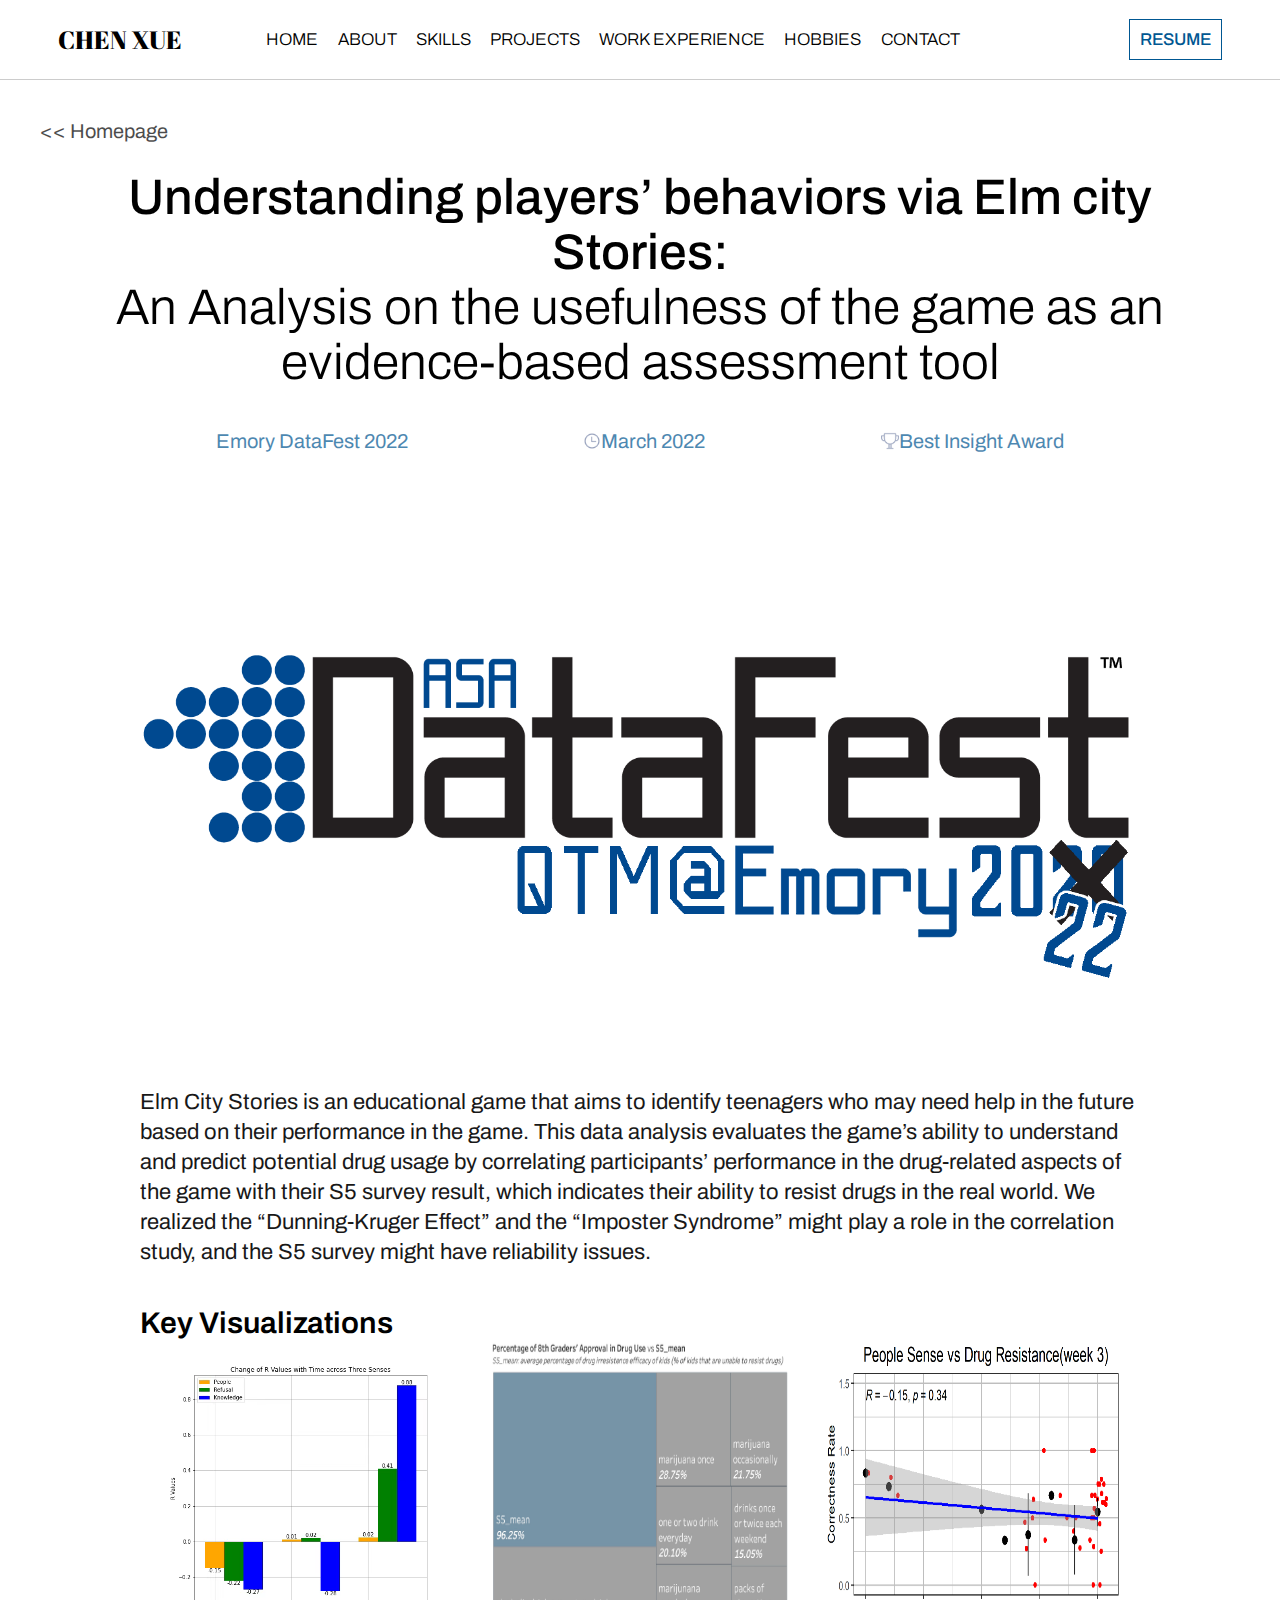
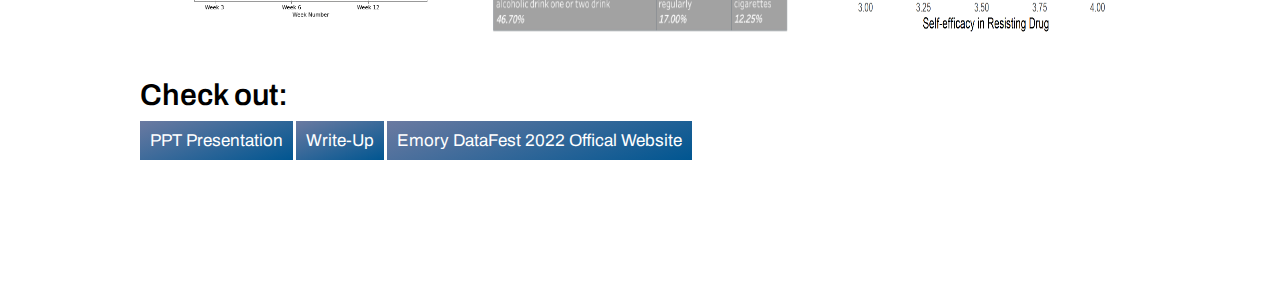
==== pages/datafest.html @ 47c6a433 "All web files" ====
<!DOCTYPE html>
<html>
<head>
	<title>C. Xue | Fall Data Challenge</title>
	<meta charset="utf-8">
	<link rel="stylesheet" media="screen and (min-width: 1000px)" href="../stylesheets/ProjectWidescreen.css">
	<link rel="stylesheet" media="screen and (max-width: 999px)" href="../stylesheets/ProjectSmallscreen.css">

	<link rel="stylesheet" media="screen and (min-width: 1000px)" href="../stylesheets/StyleWidescreen.css">
	<link rel="stylesheet" media="screen and (max-width: 999px)" href="../stylesheets/StyleSmallscreen.css">

	<link rel="preconnect" href="https://fonts.googleapis.com">
	<link rel="preconnect" href="https://fonts.gstatic.com" crossorigin>
	<link href="https://fonts.googleapis.com/css2?family=Abril+Fatface&family=Archivo:ital,wght@0,100;0,200;0,300;0,400;0,500;0,600;0,700;0,800;0,900;1,100;1,200;1,300;1,400;1,500;1,600;1,700;1,800;1,900&display=swap" rel="stylesheet">
	<link rel="icon" type="x-ico" href="../image/icon.ico" />
</head>
<body>

	<script type="text/javascript">
		function opneMenu() {
		  var x = document.getElementById("navlist_fil");
		  if (x.style.display == "flex") {
		  	x.style.display = "none";
		  }
		  else{
		  	x.style.display = "flex";
		  }

		}

		function closeMenu() {
		  var x = document.getElementById("navlist_fil");
		  if (x.style.display == "flex") {
		  	x.style.display = "none";
		  }
		}
	</script>

	 
<section class="content">
	<section class="nav">

		<section class="name_eric">
			<a href="../index.html#home"><span id="logo_sherry_name">CHEN XUE</span></a>
		</section>

		<section class="navlist" id="navlist_fil">
			<a href="javascript:void(0);" id="menu_close" onclick="closeMenu()"></a>
			<li><a href="../index.html#home" onclick="closeMenu()">HOME</a></li>
			<li><a href="../index.html#about" onclick="closeMenu()">ABOUT</a></li>
			<li><a href="../index.html#skills" onclick="closeMenu()">SKILLS</a></li>
			<li><a href="../index.html#pj" onclick="closeMenu()">PROJECTS</a></li>
			<li><a href="../index.html#we" onclick="closeMenu()">WORK EXPERIENCE</a></li>
			<li><a href="../index.html#hobbies" onclick="closeMenu()">HOBBIES</a></li>
			<li><a href="../index.html#contact" onclick="closeMenu()">CONTACT</a></li>
		</section>

		<a href="javascript:void(0);" class="menu_icon" onclick="opneMenu()"></a>

		<section class="resume">
			<a href="files/resume.pdf" target="_blank">RESUME</a>
		</section>

	</section>


	<section class="isContent">

		<section class="backMain">
			<a href="../index.html"><< Homepage</a>
		</section>

		<section class="project_title">
			Understanding players’ behaviors via Elm city Stories: <span><br/>An Analysis on the usefulness of the game as an evidence-based assessment tool</span>
		</section>

		

		<section class="project_aux">
			<p>Emory DataFest 2022</p>
			<section class="pj_date">
				<img src="../image/date.png">
				<span>March 2022</span>
			</section>

			<section class="pj_award">
				<img src="../image/award.png">
				<span>Best Insight Award</span>
			</section>
		</section>

		<section class="pj_profilePic">
			<img src="../image/datafest.png">
		</section>

		<section class="project_des">
			Elm City Stories is an educational game that aims to identify teenagers who may need help in the future based on their performance in the game. This data analysis evaluates the game’s ability to understand and predict potential drug usage by correlating participants’ performance in the drug-related aspects of the game with their S5 survey result, which indicates their ability to resist drugs in the real world. We realized the “Dunning-Kruger Effect” and the “Imposter Syndrome” might play a role in the correlation study, and the S5 survey might have reliability issues.		
		</section>

		<section class="project_vis">
			<p>Key Visualizations</p>
			<section class="project_vis_img">
				<img src="../image/datafest1.png">
			<img src="../image/datafest2.png">
			<img src="../image/datafest3.png">
			</section>
			
		</section>

		<section class="project_more">
			<p>Check out:</p>
			<section class="links">
				<a href="../files/datafest_ppt.pdf" target="_blank">PPT Presentation</a>
				<a href="../files/datafest_writeup.pdf" target="_blank">Write-Up</a>
				<a href="https://quantitative.emory.edu/news/datathons/datafest-2022.html" target="_blank">Emory DataFest 2022 Offical Website</a>
			</section>
		</section>


		
	</section>
</section>

</body>
</html>
---- stylesheets/ProjectWidescreen.css ----
.isContent{
	margin-top: 80px;
	width: 100vw;
	font-family: 'Archivo', sans-serif;
	display: flex;
	flex-direction: column;
	align-items: center;
}
.nav{
	z-index: 10001;
}
.backMain{
	text-align: left;
	font-size: 20px;
	opacity: 0.7;
	position: absolute;
	padding-top: 40px;
	padding-left: 40px;
	left: 0;
	z-index: 1000;
}

.project_title{
	font-size: 50px;
	margin-top: 50px;
	padding: 40px;
	font-weight: 500;
	text-align: center;
}
.project_title span{
	font-weight: 300;
}
.pj_profilePic{
	text-align: center;
	margin-top: 40px;
}
.pj_profilePic img{
	width: 1000px;
}
.project_aux{
	display: flex;
	opacity: 0.7;
	font-size: 20px;
	width: 80vw;
	align-items: center;
	justify-content: space-around;
	margin-top: 0px;
	color: #005691;
}
.pj_date, .pj_award{
	display: flex;
	align-items: center;
}
.pj_date img, .pj_award img{
	width: 18px;
}
.project_des{
	font-size: 22px;
	width: 1000px;
	margin-top: 30px;
	line-height: 30px;
	opacity: 0.9;
}

.project_vis{
	width: 1000px;
	margin-top: 40px;
}
.project_vis p{
	font-size: 30px;
	font-weight: 600;
}
.project_vis_img{
	display: flex;
	justify-content: space-around;
}
.project_vis_img img{
	width: 300px;
}

.project_more{
	width: 1000px;
	margin-top: 40px;
}

.project_more p{
	font-size: 30px;
	font-weight: 600;
}
.links{
	margin-top: 20px;
	padding-bottom: 150px;
}
.project_more a{
	font-size: 17px;
	padding-top: 50px;
	padding: 10px;
	width: 108px;
	background: rgba(50, 88, 143, 0.8);
	background-image: linear-gradient(160deg, #6B7AA1,  #005691);
	color: white;
}
---- stylesheets/ProjectSmallscreen.css ----
.isContent{
	margin-top: 80px;
	width: 100vw;
	font-family: 'Archivo', sans-serif;
	display: flex;
	flex-direction: column;
	align-items: center;
}
.backMain{
	text-align: left;
	font-size: 20px;
	opacity: 0.7;
	position: absolute;
	padding-top: 40px;
	padding-left: 40px;
	left: 0;
	z-index: 1000000;
}

.project_title{
	font-size: 50px;
	margin-top: 30px;
	padding: 40px;
	font-weight: 500;
	text-align: center;
}
.project_title span{
	font-weight: 300;
}
.pj_profilePic{
	text-align: center;
	margin-top: 40px;
}
.pj_profilePic img{
	width: 1000px;
}
.project_aux{
	display: flex;
	opacity: 0.7;
	font-size: 20px;
	width: 80vw;
	align-items: center;
	justify-content: space-around;
	margin-top: 0px;
	color: #005691;
}
.pj_date, .pj_award{
	display: flex;
	align-items: center;
}
.pj_date img, .pj_award img{
	width: 18px;
}
.project_des{
	font-size: 22px;
	width: 900px;
	margin-top: 30px;
	line-height: 40px;
	opacity: 0.9;
}

.project_vis{
	width: 900px;
	margin-top: 40px;
}
.project_vis p{
	font-size: 30px;
	font-weight: 600;
}
.project_vis_img{
	display: flex;
	justify-content: space-around;
}
.project_vis_img img{
	width: 300px;
}

.project_more{
	width: 900px;
	margin-top: 40px;
}

.project_more p{
	font-size: 30px;
	font-weight: 600;
}
.links{
	margin-top: 20px;
	padding-bottom: 150px;
}
.project_more a{
	font-size: 17px;
	padding-top: 50px;
	padding: 10px;
	width: 108px;
	background: rgba(50, 88, 143, 0.8);
	background-image: linear-gradient(160deg, #6B7AA1,  #005691);
	color: white;
}
---- stylesheets/StyleWidescreen.css ----
/* 

COLOR USED

#ffffff
#D9FAFF 226 250 255
#00BBF0 106 185 238
#005792 50 89 143
#00204A  18 38 75
#EBF0F6

*/

/*
font-family: 'Abril Fatface', cursive;
font-family: 'Archivo', sans-serif;
*/



/* OVERALL */

html, body,
ul, li, ol, dl, dd, dt,
p, h1, h2, h3, h4, h5, h6,
form, fieldset, legend, img,
div, header, footer, section, form, input, select{
  margin: 0;
  padding: 0;
  position: relative;
  box-sizing: border-box;
}

li{
	list-style: none;
}

body{
	background: #f7fbfc;
	background-color: white;
}

body a{
	text-decoration: none;
	color: inherit;
	z-index: 1000;
}



/* NAVIGATION */

.nav{
	position: fixed;
	top: 0;
	width: 100vw;
	height: 80px;
	display: flex;
	justify-content: space-between;
	align-items: center;
	z-index: 10000;
	background: white;
	border-bottom: 0.5px solid rgba(0,0,0,0.2);
}

#logo_sherry_name{
	width: 20vw;
	font-size: 25px;
	font-family: 'Abril Fatface', cursive;
	margin-left: 4.5vw;
}
.navlist{
	display: flex;
	font-family: 'Archivo', sans-serif;
	font-size: 17px;
	font-weight: 300;
}

.navlist li~li{
	margin-left: 1.5vw;
}
.navlist li:hover{
	font-weight: 500;
	transition-duration: 0.5s;
}
.resume{
	font-family: 'Archivo', sans-serif;
	font-size: 17px;
	border: 1px solid #005792;
	margin-right: 4.5vw;
	padding: 10px;
	color: #005792;
	font-weight: 500;
}
.resume:hover{
	background: rgba(50, 88, 143, 0.8);
	color: white;
	transition-duration: 1s;
}
---- stylesheets/StyleSmallscreen.css ----
/* 

COLOR USED

#ffffff
#D9FAFF 226 250 255
#00BBF0 106 185 238
#005792 50 89 143
#00204A  18 38 75
#EBF0F6

*/

/*
font-family: 'Abril Fatface', cursive;
font-family: 'Archivo', sans-serif;
*/



/* OVERALL */

html, body,
ul, li, ol, dl, dd, dt,
p, h1, h2, h3, h4, h5, h6,
form, fieldset, legend, img,
div, header, footer, section, form, input, select{
  margin: 0;
  padding: 0;
  position: relative;
  box-sizing: border-box;
}

li{
	list-style: none;
}

body{
	background: #f7fbfc;
	background-color: white;
}

body a{
	text-decoration: none;
	color: inherit;
	z-index: 1000;
}



/* NAVIGATION */

.nav{
	position: fixed;
	top: 0;
	width: 100vw;
	height: 80px;
	z-index: 10000;
	background: white;
	border-bottom: 0.5px solid rgba(0,0,0,0.2);
}

#logo_sherry_name{
	position: absolute;
	display: block;
	top: 22px;
	width: 30vw;
	font-size: 25px;
	font-family: 'Abril Fatface', cursive;
	margin-left: 4.5vw;
}

#navlist_fil{
	font-family: 'Archivo', sans-serif;
	font-size: 3.5vw;
	font-weight: 300;
	width: 45vw;
	position: absolute;
	height: 100vh;
	background: white;
	flex-direction: column;
	top: 0;
	padding-top: 10vh;
	padding-right: 4vw;
	text-align: right;
	display: none;

}
#menu_close{
	display: block;
	height: 50px;
	width: 50px;
	border-top: 5px solid black;
	border-radius: 2.5px;
	position: absolute;
	top: 6vh;
	right: 8vw;
	transform: rotate(45deg);
}

#menu_close::after{
	content: "";
	position: absolute;
	height: 50px;
	width: 50px;
	border-top: 5px solid black;
	border-radius: 2.5px;
	transform: rotate(90deg);
	top: -29px;
	left: -26px;
}



#navlist_fil li{
	padding-top: 3vh;
	text-align: right;
	border-bottom: 2px solid white;
}

#navlist_fil li:hover{
	border-bottom: 2px solid rgba(0,0,0,0.5);
	transition-duration: 0.2s;
}

.menu_icon{
	display: block;
	width: 50px;
	height: 8px;
	border: 5px solid rgba(0, 0, 0, 0.6);
	border-right: none;
	border-left: none;
	position: absolute;
	right: 10px;
	top: 25px;
}
.menu_icon::after{
	content: "";
	position: absolute;
	width: 50px;
	height: 8px;
	border-bottom: 5px solid rgba(0, 0, 0, 0.6);
	top: 14px;
}

.resume{
	font-family: 'Archivo', sans-serif;
	font-size: 17px;
	border: 1px solid #005792;
	padding: 8px;
	color: #005792;
	font-weight: 500;
	width: 100px;
	position: absolute;
	top: 24px;
	right: 80px;
	text-align: center;
}
.resume:hover{
	background: rgba(50, 88, 143, 0.8);
	color: white;
	transition-duration: 1s;
}
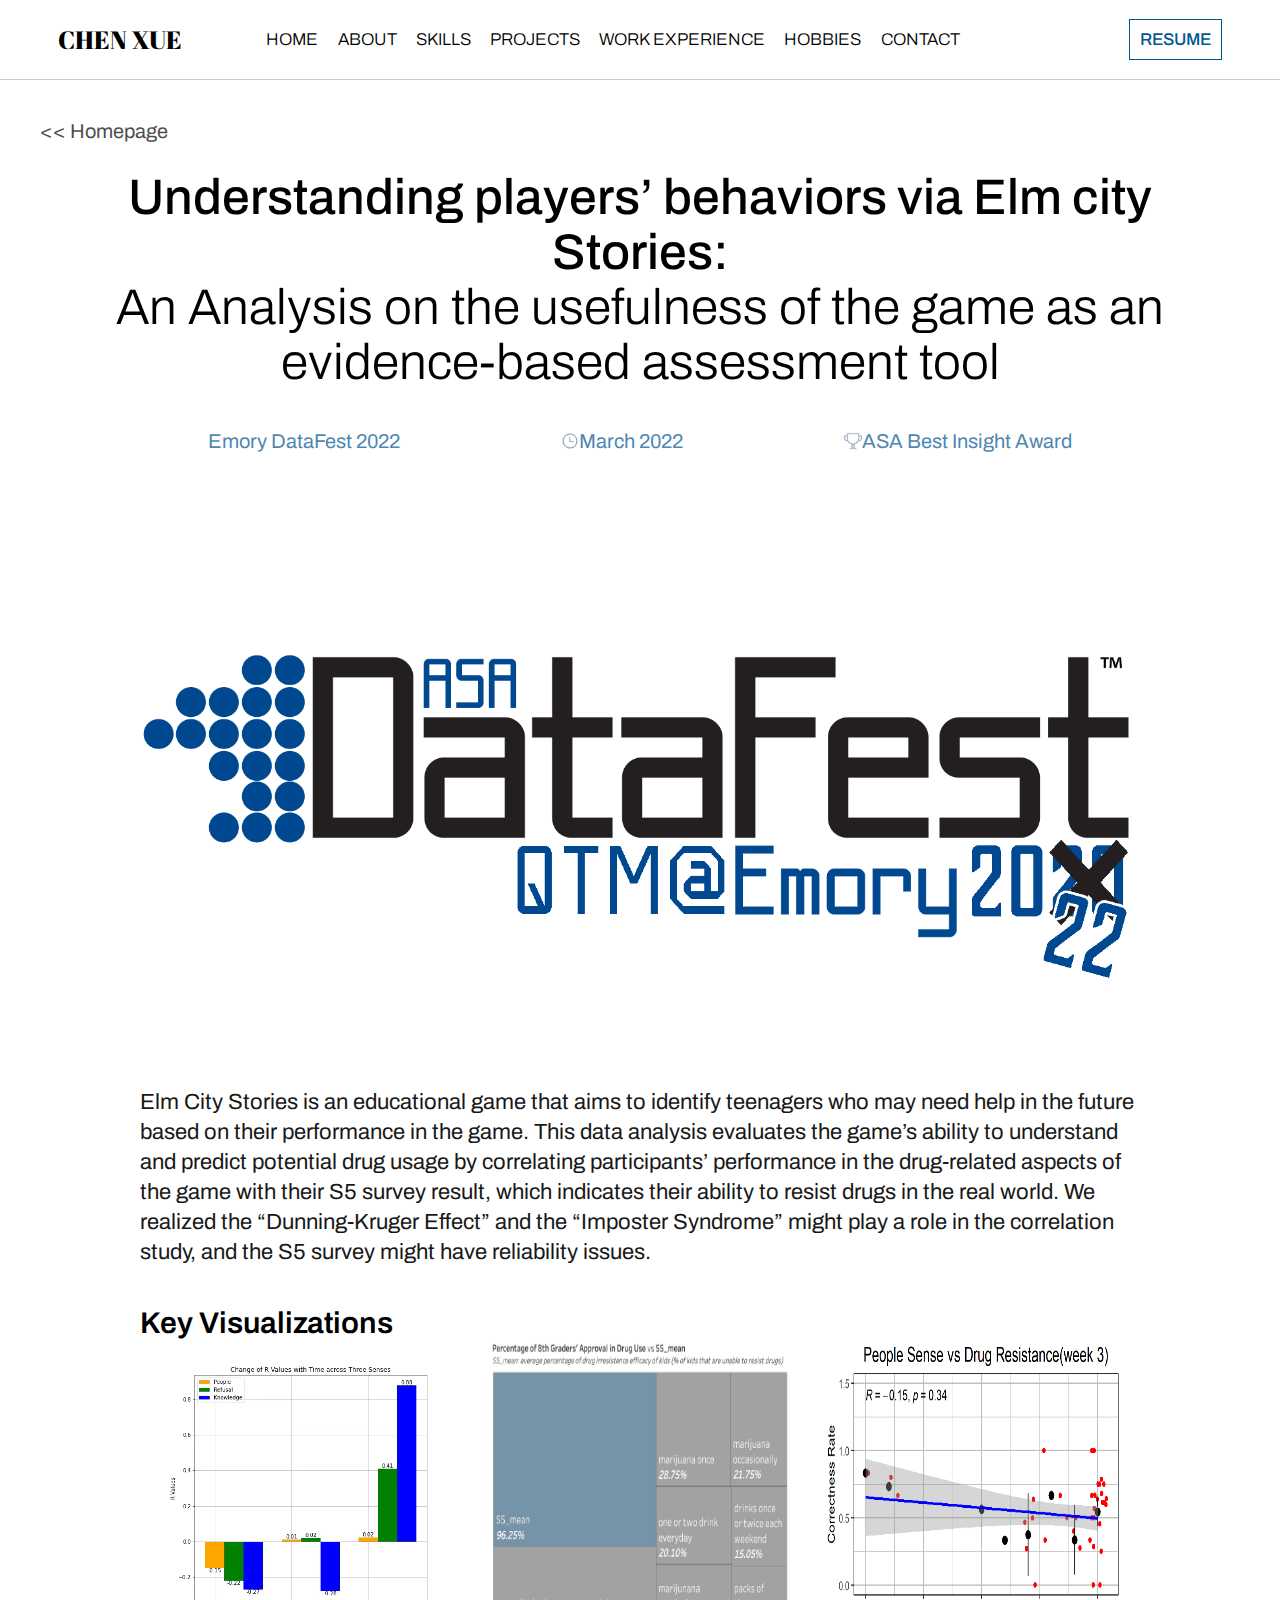
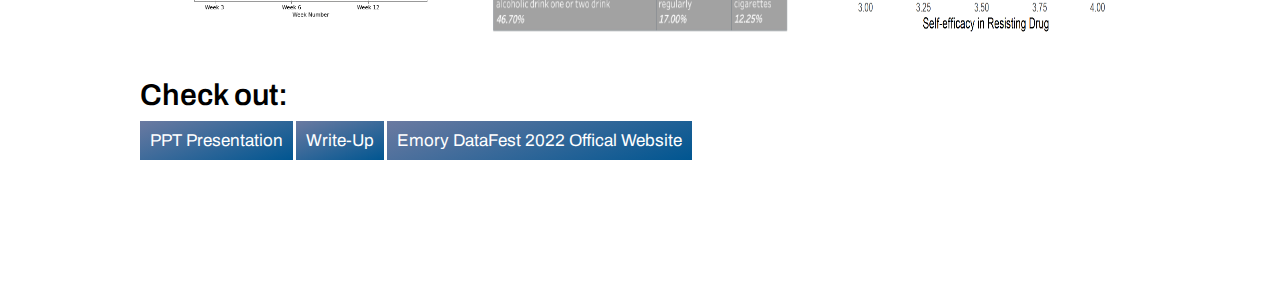
==== commit 2c16bf43: "ADD ASA" ====
--- a/pages/datafest.html
+++ b/pages/datafest.html
@@ -36,7 +36,7 @@
 		}
 	</script>
 
-	 
+
 <section class="content">
 	<section class="nav">
 
@@ -74,7 +74,7 @@
 			Understanding players’ behaviors via Elm city Stories: <span><br/>An Analysis on the usefulness of the game as an evidence-based assessment tool</span>
 		</section>
 
-		
+
 
 		<section class="project_aux">
 			<p>Emory DataFest 2022</p>
@@ -85,7 +85,7 @@
 
 			<section class="pj_award">
 				<img src="../image/award.png">
-				<span>Best Insight Award</span>
+				<span>ASA Best Insight Award</span>
 			</section>
 		</section>
 
@@ -94,7 +94,7 @@
 		</section>
 
 		<section class="project_des">
-			Elm City Stories is an educational game that aims to identify teenagers who may need help in the future based on their performance in the game. This data analysis evaluates the game’s ability to understand and predict potential drug usage by correlating participants’ performance in the drug-related aspects of the game with their S5 survey result, which indicates their ability to resist drugs in the real world. We realized the “Dunning-Kruger Effect” and the “Imposter Syndrome” might play a role in the correlation study, and the S5 survey might have reliability issues.		
+			Elm City Stories is an educational game that aims to identify teenagers who may need help in the future based on their performance in the game. This data analysis evaluates the game’s ability to understand and predict potential drug usage by correlating participants’ performance in the drug-related aspects of the game with their S5 survey result, which indicates their ability to resist drugs in the real world. We realized the “Dunning-Kruger Effect” and the “Imposter Syndrome” might play a role in the correlation study, and the S5 survey might have reliability issues.
 		</section>
 
 		<section class="project_vis">
@@ -104,7 +104,7 @@
 			<img src="../image/datafest2.png">
 			<img src="../image/datafest3.png">
 			</section>
-			
+
 		</section>
 
 		<section class="project_more">
@@ -117,9 +117,9 @@
 		</section>
 
 
-		
+
 	</section>
 </section>
 
 </body>
-</html>+</html>
